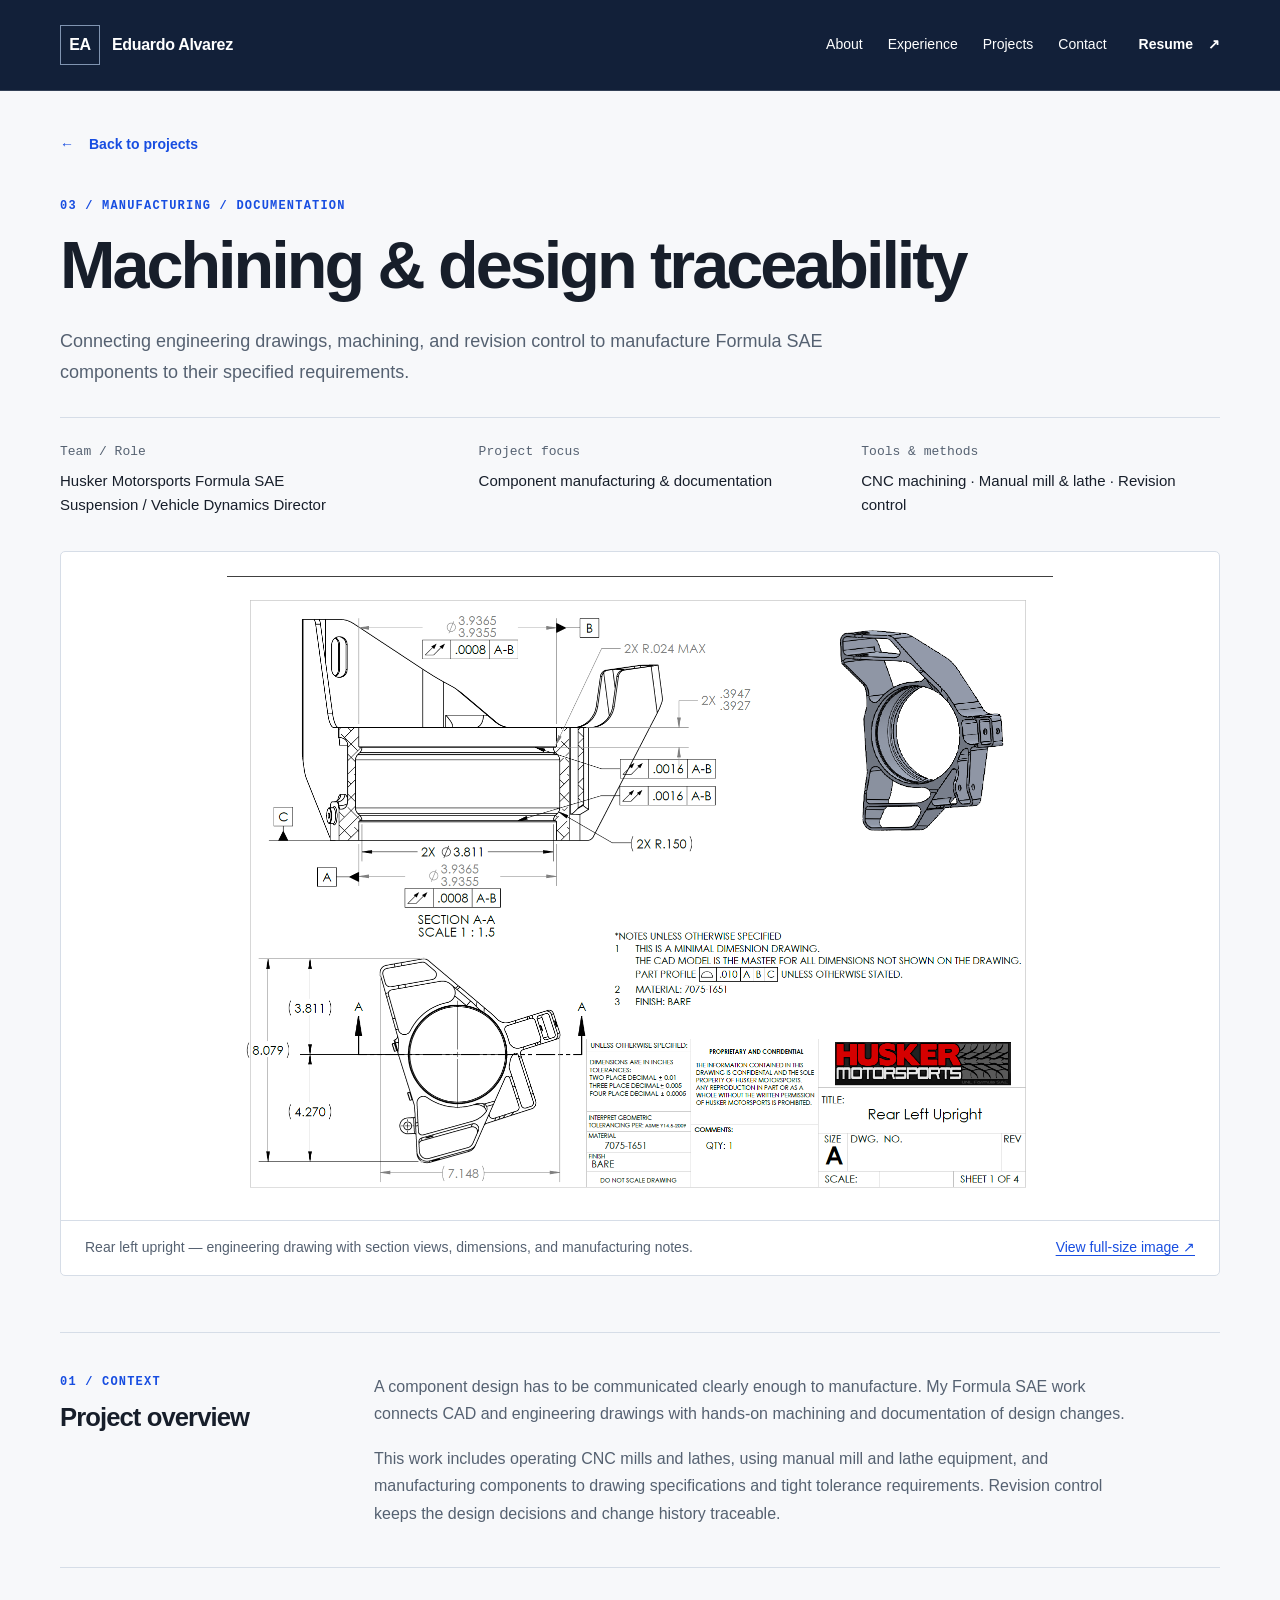
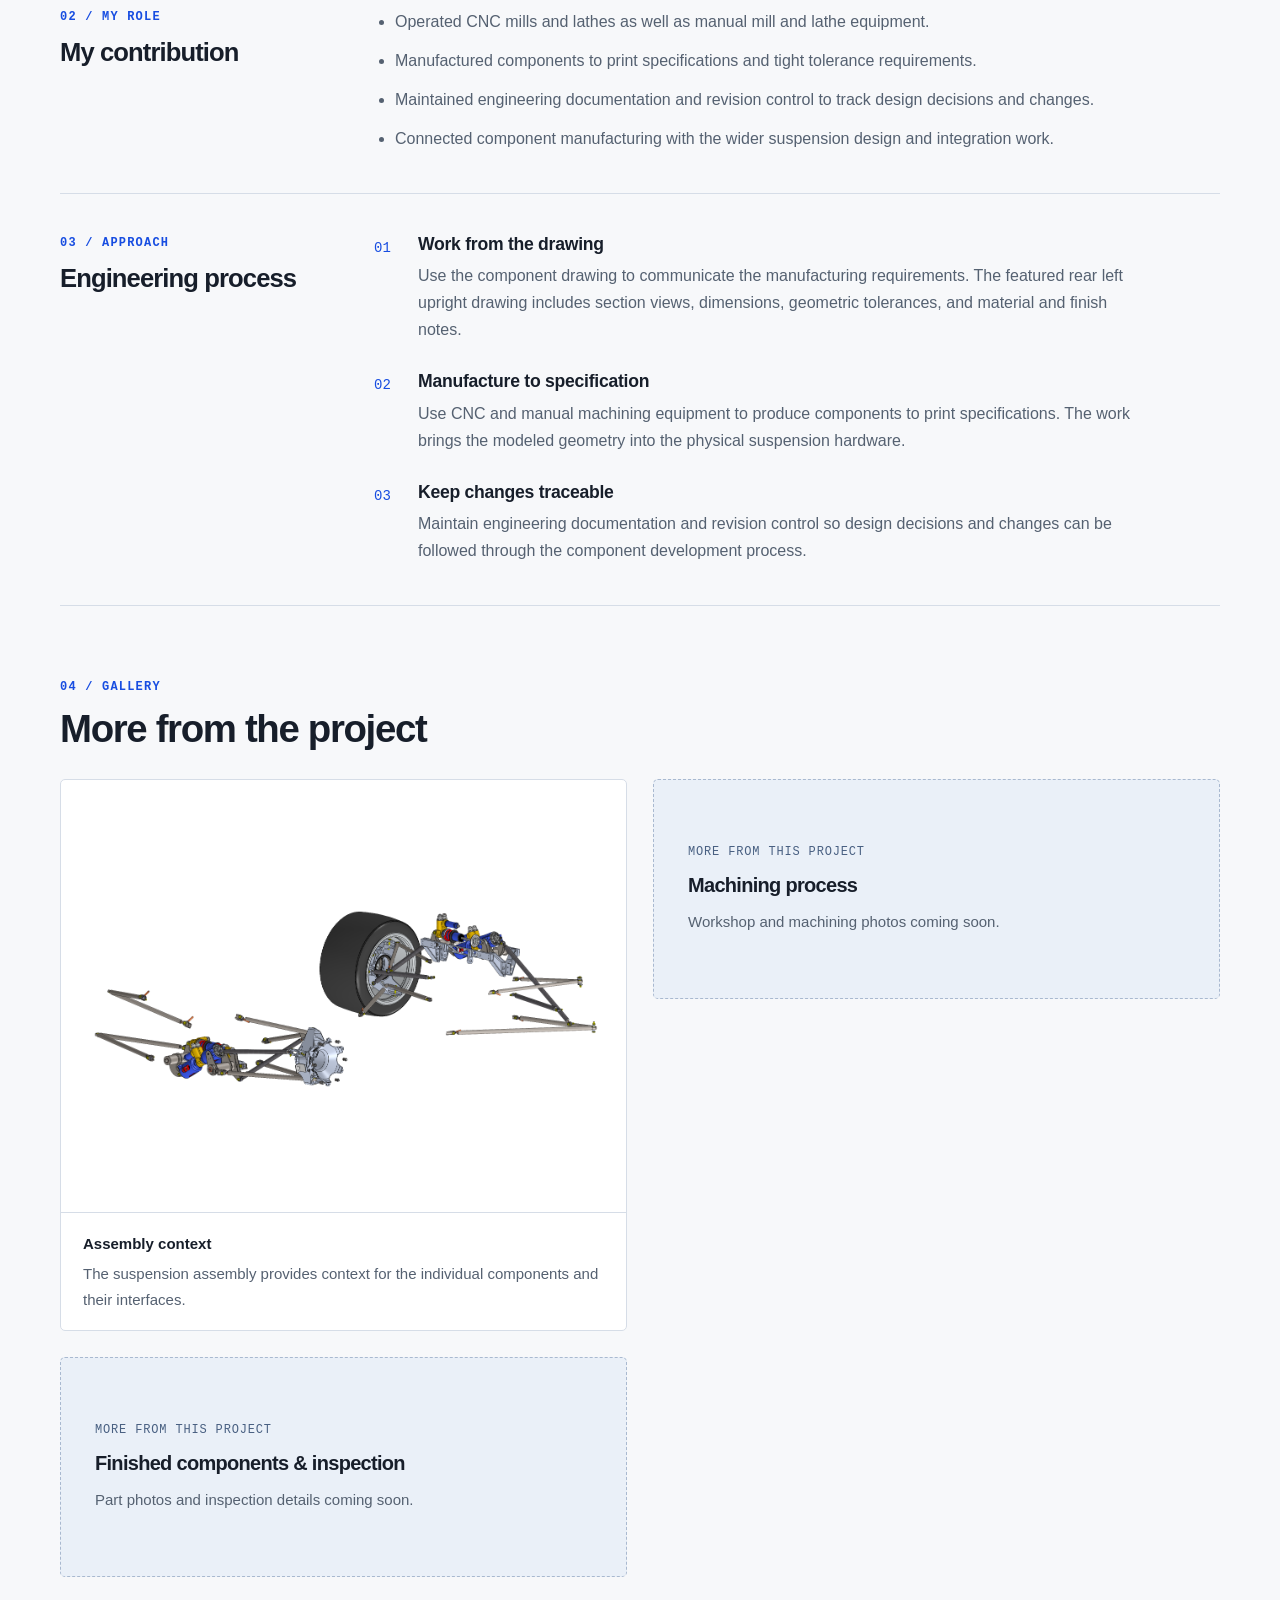
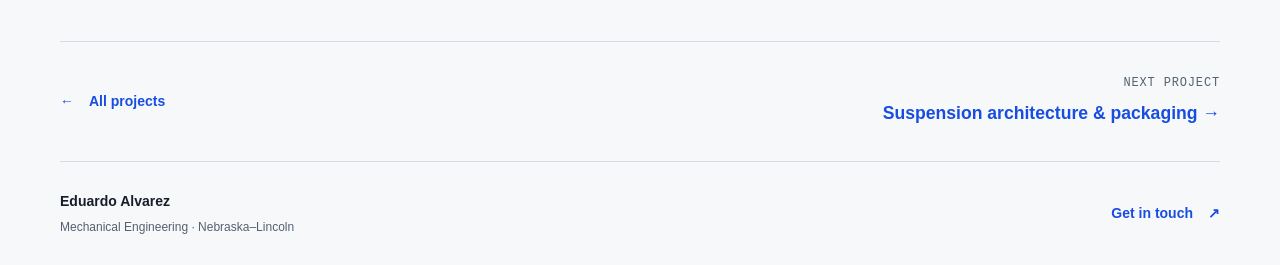
==== projects/manufacturing.html @ b7291ff4 "Add project detail pages, styles, and editing guide Introduce full project detail pages and supporti" ====
<!doctype html>
<html lang="en">
<head>
  <meta charset="utf-8">
  <meta name="viewport" content="width=device-width, initial-scale=1">
  <title>Machining &amp; design traceability | Eduardo Alvarez</title>
  <meta name="description" content="Connecting engineering drawings, machining, and revision control to manufacture Formula SAE components to their specified requirements.">
  <meta name="theme-color" content="#122039">
  <meta property="og:title" content="Machining &amp; design traceability | Eduardo Alvarez">
  <meta property="og:description" content="Connecting engineering drawings, machining, and revision control to manufacture Formula SAE components to their specified requirements.">
  <meta property="og:type" content="website">
  <link rel="icon" type="image/svg+xml" href="data:image/svg+xml,%3Csvg xmlns='http://www.w3.org/2000/svg' viewBox='0 0 40 40'%3E%3Crect width='40' height='40' rx='5' fill='%23174de1'/%3E%3Cpath d='M10 11h20v4H14v3h13v4H14v3h16v4H10z' fill='white'/%3E%3C/svg%3E">
  <link rel="stylesheet" href="../assets/styles.css">
  <link rel="stylesheet" href="../assets/project-pages.css">
</head>
<body class="project-page" id="top">
  <a class="skip-link" href="#main">Skip to content</a>
  <header class="site-header">
    <div class="container header-inner">
      <a class="brand" href="../index.html#top" aria-label="Eduardo Alvarez, portfolio home"><span class="monogram" aria-hidden="true">EA</span><span>Eduardo Alvarez</span></a>
      <nav aria-label="Main navigation"><a href="../index.html#about">About</a><a href="../index.html#experience">Experience</a><a href="../index.html#projects">Projects</a><a href="../index.html#contact">Contact</a></nav>
      <a class="header-resume" href="../assets/Eduardo-Alvarez-Resume.pdf" target="_blank" rel="noopener">Resume <span aria-hidden="true">↗</span><span class="sr-only"> (PDF, opens in a new tab)</span></a>
    </div>
  </header>

  <main id="main">
    <!-- EDIT THE TITLE, INTRODUCTION, AND PROJECT FACTS HERE. -->
    <section class="case-intro container" aria-labelledby="project-title">
      <a class="text-link case-back" href="../index.html#projects"><span aria-hidden="true">←</span> Back to projects</a>
      <p class="eyebrow">03 / Manufacturing / Documentation</p>
      <h1 id="project-title">Machining &amp; design traceability</h1>
      <p class="case-lead">Connecting engineering drawings, machining, and revision control to manufacture Formula SAE components to their specified requirements.</p>
      <dl class="case-facts">
        <div><dt>Team / Role</dt><dd>Husker Motorsports Formula SAE<br>Suspension / Vehicle Dynamics Director</dd></div>
        <div><dt>Project focus</dt><dd>Component manufacturing &amp; documentation</dd></div>
        <div><dt>Tools &amp; methods</dt><dd>CNC machining · Manual mill &amp; lathe · Revision control</dd></div>
      </dl>
    </section>

    <!-- MAIN PROJECT IMAGE: keep the filename capitalization exactly as saved. -->
    <figure class="case-figure container">
      <a class="case-image-link" href="../assets/images/Hub Drawing.png" target="_blank" rel="noopener" aria-label="Open main project image in a new tab">
        <img src="../assets/images/Hub Drawing.png" alt="Engineering drawing titled Rear Left Upright, with dimensions, section views, an isometric view, and manufacturing notes" width="1648" height="1238" fetchpriority="high">
      </a>
      <figcaption><span>Rear left upright — engineering drawing with section views, dimensions, and manufacturing notes.</span><a href="../assets/images/Hub Drawing.png" target="_blank" rel="noopener">View full-size image <span class="sr-only">(opens in a new tab)</span><span aria-hidden="true">↗</span></a></figcaption>
    </figure>

    <div class="case-sections container">
      <!-- OVERVIEW: add more paragraphs inside the case-prose div. -->
      <section class="case-section" aria-labelledby="overview-title">
        <div><p class="eyebrow">01 / Context</p><h2 id="overview-title">Project overview</h2></div>
        <div class="case-prose">
            <p>A component design has to be communicated clearly enough to manufacture. My Formula SAE work connects CAD and engineering drawings with hands-on machining and documentation of design changes.</p>
            <p>This work includes operating CNC mills and lathes, using manual mill and lathe equipment, and manufacturing components to drawing specifications and tight tolerance requirements. Revision control keeps the design decisions and change history traceable.</p>
        </div>
      </section>

      <!-- YOUR CONTRIBUTION: add or edit list items below. -->
      <section class="case-section" aria-labelledby="contribution-title">
        <div><p class="eyebrow">02 / My role</p><h2 id="contribution-title">My contribution</h2></div>
        <div class="case-prose">
          <ul>
              <li>Operated CNC mills and lathes as well as manual mill and lathe equipment.</li>
              <li>Manufactured components to print specifications and tight tolerance requirements.</li>
              <li>Maintained engineering documentation and revision control to track design decisions and changes.</li>
              <li>Connected component manufacturing with the wider suspension design and integration work.</li>
          </ul>
        </div>
      </section>

      <!-- ENGINEERING PROCESS: expand these descriptions with your own project details. -->
      <section class="case-section" aria-labelledby="process-title">
        <div><p class="eyebrow">03 / Approach</p><h2 id="process-title">Engineering process</h2></div>
        <div class="case-prose">
          <ol class="case-steps">
              <li><h3>Work from the drawing</h3><p>Use the component drawing to communicate the manufacturing requirements. The featured rear left upright drawing includes section views, dimensions, geometric tolerances, and material and finish notes.</p></li>
              <li><h3>Manufacture to specification</h3><p>Use CNC and manual machining equipment to produce components to print specifications. The work brings the modeled geometry into the physical suspension hardware.</p></li>
              <li><h3>Keep changes traceable</h3><p>Maintain engineering documentation and revision control so design decisions and changes can be followed through the component development process.</p></li>
          </ol>
        </div>
      </section>

      <!-- OPTIONAL RESULTS SECTION: Add the specific component you machined, your setup and tooling, material, machining sequence, inspection method, measured dimensions, and lessons learned. Distinguish your own work from other team members’ contributions.
           Copy a case-section above to add a Results or Lessons learned section here.
           Give its heading and aria-labelledby matching, unique IDs. -->
    </div>

    <section class="case-gallery-section container" aria-labelledby="gallery-title">
      <p class="eyebrow">04 / Gallery</p>
      <h2 id="gallery-title">More from the project</h2>
      <!-- GALLERY: duplicate a figure to add a photo. Replace placeholders when images are ready. -->
      <div class="case-gallery">
          <figure class="gallery-item">
            <a href="../assets/images/Suspension Master Assembly.PNG" target="_blank" rel="noopener" aria-label="Open assembly context image in a new tab">
              <img src="../assets/images/Suspension Master Assembly.PNG" alt="CAD assembly showing how suspension components fit into the full system" loading="lazy">
            </a>
            <figcaption><strong>Assembly context</strong>The suspension assembly provides context for the individual components and their interfaces.</figcaption>
          </figure>
          <!-- PHOTO PLACEHOLDER: replace this whole div with a figure. See EDITING-PROJECTS.md. -->
          <div class="gallery-item gallery-placeholder">
            <p class="meta-label">More from this project</p>
            <h3>Machining process</h3>
            <p>Workshop and machining photos coming soon.</p>
          </div>
          <!-- PHOTO PLACEHOLDER: replace this whole div with a figure. See EDITING-PROJECTS.md. -->
          <div class="gallery-item gallery-placeholder">
            <p class="meta-label">More from this project</p>
            <h3>Finished components &amp; inspection</h3>
            <p>Part photos and inspection details coming soon.</p>
          </div>
      </div>
    </section>

    <nav class="case-next container" aria-label="Project navigation">
      <a class="text-link" href="../index.html#projects"><span aria-hidden="true">←</span> All projects</a>
      <a href="suspension.html"><span class="meta-label">Next project</span><strong>Suspension architecture &amp; packaging <span aria-hidden="true">→</span></strong></a>
    </nav>
  </main>

  <footer class="container site-footer">
    <p><strong>Eduardo Alvarez</strong><span>Mechanical Engineering · Nebraska–Lincoln</span></p>
    <a class="text-link" href="../index.html#contact">Get in touch <span aria-hidden="true">↗</span></a>
  </footer>
</body>
</html>
---- assets/styles.css ----
/* Eduardo Alvarez — original static portfolio. No build tools required. */
:root {
  --paper: #f7f8fa;
  --white: #fff;
  --ink: #171e2a;
  --muted: #556171;
  --blue: #174de1;
  --line: #d6dde7;
  --navy: #122039;
  --mono: 'Courier New', monospace;
  --radius: 5px;
}
* { box-sizing: border-box; }
html { scroll-behavior: smooth; scroll-padding-top: 30px; }
body { margin: 0; background: var(--paper); color: var(--ink); font: 1rem/1.7 Arial, Helvetica, sans-serif; -webkit-font-smoothing: antialiased; }
a { color: inherit; text-decoration: none; }
a, summary { -webkit-tap-highlight-color: transparent; }
a:focus-visible, summary:focus-visible { outline: 3px solid var(--blue); outline-offset: 5px; }
img { display: block; max-width: 100%; width: 100%; height: auto; }
h1, h2, h3, p, figure { margin: 0; }
h1, h2, h3 { line-height: 1.15; letter-spacing: -.035em; }
h2 { font-size: clamp(2rem, 3.4vw, 3rem); font-weight: 600; }
h3 { font-size: 1.5rem; font-weight: 600; }
.container { width: min(1160px, calc(100% - 80px)); margin-inline: auto; }
.sr-only { position: absolute; width: 1px; height: 1px; overflow: hidden; clip-path: inset(50%); white-space: nowrap; }
.skip-link { position: fixed; top: 10px; left: 10px; z-index: 10; padding: 12px 18px; background: white; transform: translateY(-150%); }
.skip-link:focus { transform: translateY(0); }
.eyebrow { font-family: var(--mono); font-size: .75rem; font-weight: 600; text-transform: uppercase; letter-spacing: .1em; line-height: 1.6; }
.meta-label { font: .75rem/1.6 var(--mono); text-transform: uppercase; letter-spacing: .07em; color: var(--muted); }
.text-link { display: inline-flex; align-items: center; gap: 15px; min-height: 44px; font-size: .875rem; font-weight: 600; color: var(--blue); }
.text-link:hover { text-decoration: underline; text-underline-offset: 5px; }
.button { display: inline-flex; align-items: center; justify-content: center; gap: 24px; padding: 13px 21px; font-size: .875rem; font-weight: 600; border: 1px solid transparent; border-radius: var(--radius); min-height: 48px; }
.button-primary { color: white; background: var(--blue); }
.button-primary:hover { background: #103bb9; }
.button-outline { color: white; border-color: #7385a0; background: #ffffff05; }
.button-outline:hover { background: #ffffff16; }

/* Navigation and full-width image-ready introduction. */
.site-header { position: absolute; inset: 0 0 auto; z-index: 2; color: white; border-bottom: 1px solid #ffffff24; }
.header-inner { display: flex; align-items: center; gap: 32px; flex-wrap: wrap; min-height: 90px; }
.brand { display: flex; align-items: center; gap: 12px; font-size: 1rem; font-weight: 600; letter-spacing: -.02em; }
.monogram { display: grid; place-items: center; width: 40px; height: 40px; border: 1px solid #8094b1; font-size: 1rem; }
.header-inner nav { display: flex; gap: 25px; margin-left: auto; font-size: .875rem; }
.header-inner nav a, .header-resume { display: inline-flex; align-items: center; min-height: 44px; }
.header-resume { font-size: .875rem; font-weight: 600; gap: 15px; }
.header-inner nav a:hover, .header-resume:hover { color: #a5c2ff; }
.hero { position: relative; isolation: isolate; display: flex; flex-direction: column; justify-content: center; min-height: 660px; padding: 155px 0 38px; background: #111e33; color: white; }
.hero::after { content: ''; position: absolute; inset: 0; z-index: -1; background: linear-gradient(90deg, #0b142a70, #12203930), linear-gradient(0deg, #0c172fbd, transparent 70%); }
.hero-backdrop { position: absolute; inset: 0; z-index: -2; width: 100%; height: 100%; object-fit: cover; }
.hero-inner { text-align: center; }
.hero-inner > .eyebrow { color: #d4e0f4; font-size: .875rem; letter-spacing: .16em; }
.hero h1 { font-size: clamp(3.4rem, 7.2vw, 6.8rem); line-height: 1.06; letter-spacing: -.055em; margin: 27px 0 21px; font-weight: 600; }
.hero h1 span { color: #9ebbff; }
.hero-statement { font-size: clamp(1.35rem, 2.4vw, 1.9rem); letter-spacing: .01em; line-height: 1.4; }
.hero-description { margin: 18px auto 0; max-width: 680px; color: #c7d3e6; line-height: 1.7; }
.hero-actions { display: flex; justify-content: center; flex-wrap: wrap; gap: 14px; margin-top: 29px; }
.hero-bottom { display: flex; justify-content: space-between; gap: 20px; flex-wrap: wrap; margin-top: 72px; font: .75rem/1.7 var(--mono); color: #b4c5df; }
.hero-divider { padding: 0 10px; color: #6f8abb; }
.hero a:focus-visible, .site-header a:focus-visible { outline-color: #c0d1ff; }

/* Centered summary and two-column background. */
.section { padding-block: 80px; }
.section-heading.centered { text-align: center; margin-bottom: 42px; }
.section-heading .eyebrow { color: var(--blue); margin-bottom: 13px; }
.section-heading > p:not(.eyebrow) { color: var(--muted); margin: 18px auto 0; max-width: 680px; }
.about .section-heading { margin-bottom: 26px; }
.about-intro { max-width: 820px; margin: auto; text-align: center; color: var(--muted); font-size: 1.125rem; line-height: 1.8; }
.about-columns { display: grid; grid-template-columns: 1fr 1fr; gap: 64px; max-width: 980px; margin: 45px auto 0; }
.about-columns > div { border-top: 1px solid var(--line); padding-top: 22px; }
.about-number { font: .75rem/1.5 var(--mono); color: var(--blue); }
.about-columns h3 { font-size: 1.45rem; margin: 10px 0 13px; }
.about-columns p { color: var(--muted); }
.about-education { display: flex; align-items: center; justify-content: space-between; gap: 25px; max-width: 980px; margin: 44px auto 0; padding: 21px 0; border-block: 1px solid var(--line); }
.about-education p { font-size: .875rem; }
.about-education p span { display: block; color: var(--muted); }
.graduation { font-size: .875rem; color: var(--blue); }
.about-skills-link { text-align: center; margin-top: 19px; }

/* Alternating experience timeline. Dates remain before each role in reading order. */
.experience-section { background: #edf1f6; }
.timeline { position: relative; padding: 9px 0; }
.timeline::before { content: ''; position: absolute; left: 50%; width: 2px; top: 0; bottom: 0; background: #c8d3e2; transform: translateX(-50%); }
.timeline-item { position: relative; display: grid; grid-template-columns: minmax(0, 1fr) 64px minmax(0, 1fr); align-items: start; margin-bottom: 32px; }
.timeline-item:last-child { margin-bottom: 0; }
.timeline-item::after { content: ''; position: absolute; top: 34px; left: 50%; transform: translateX(-50%); width: 12px; height: 12px; border: 5px solid #edf1f6; box-sizing: content-box; border-radius: 50%; background: var(--blue); }
.experience-meta { grid-column: 1; grid-row: 1; text-align: right; padding-top: 30px; }
.experience-meta p { font: .875rem/1.6 var(--mono); font-weight: 600; color: var(--blue); }
.experience-meta span { display: block; margin-top: 5px; font-size: .875rem; color: var(--muted); }
.experience-body { grid-column: 3; grid-row: 1; padding: 28px 30px; background: white; border: 1px solid #d9e0ea; border-radius: var(--radius); box-shadow: 0 4px 14px #182f4d05; }
.timeline-item:nth-child(even) .experience-meta { grid-column: 3; text-align: left; }
.timeline-item:nth-child(even) .experience-body { grid-column: 1; }
.organization-row { display: flex; align-items: center; gap: 13px; margin-bottom: 22px; }
.organization-mark { display: grid; place-items: center; flex-shrink: 0; width: 43px; height: 43px; color: var(--blue); background: #edf2fd; font: .875rem/1 var(--mono); font-weight: 600; border: 1px solid #d7e2fd; border-radius: 3px; }
.organization { font-size: .875rem; color: var(--muted); line-height: 1.45; }
.experience-body h3 { font-size: 1.45rem; line-height: 1.25; }
.experience-body > p { color: var(--muted); margin-top: 15px; }
.experience-body .text-link { margin-top: 15px; }

/* Image-led project gallery: one featured system, then two supporting projects. */
.project-grid { display: grid; grid-template-columns: repeat(2, minmax(0, 1fr)); gap: 30px; align-items: start; }
.project { min-width: 0; border: 1px solid var(--line); background: white; border-radius: var(--radius); overflow: hidden; scroll-margin-top: 25px; }
.project-featured { grid-column: 1 / -1; display: grid; grid-template-columns: 1.15fr 1fr; }
.project-media { background: #e9eef6; min-width: 0; display: flex; flex-direction: column; }
.project-media img { aspect-ratio: 4/3; object-fit: cover; }
.project-featured .project-media img { flex: 1; min-height: 340px; height: 100%; }
.project-media figcaption { display: flex; justify-content: space-between; flex-wrap: wrap; gap: 5px 15px; padding: 12px 18px; font: .75rem/1.6 var(--mono); color: #4d607c; background: #e4ebf5; }
.project-copy { padding: 28px 30px 10px; }
.project-featured .project-copy { align-self: center; padding: 32px 35px 12px; }
.project-copy > .eyebrow { color: var(--blue); margin-bottom: 14px; }
.project-copy h3 { font-size: 1.65rem; line-height: 1.2; }
.project-featured h3 { font-size: clamp(1.7rem, 2.7vw, 2.3rem); }
.project-copy > p:not(.eyebrow) { color: var(--muted); margin-top: 16px; }
.tags { list-style: none; display: flex; flex-wrap: wrap; gap: 7px; margin: 21px 0; padding: 0; }
.tags li { font-size: .875rem; line-height: 1.5; padding: 4px 9px; color: #415571; background: #f1f4f9; border-radius: 3px; }
details { border-top: 1px solid var(--line); margin-top: 24px; }
summary { display: flex; justify-content: space-between; align-items: center; gap: 20px; min-height: 56px; padding-block: 15px; font-size: .875rem; font-weight: 600; cursor: pointer; list-style: none; }
summary::-webkit-details-marker { display: none; }
summary > span { color: var(--blue); font-size: 1.375rem; line-height: 1; transition: transform .15s; }
details[open] summary > span { transform: rotate(45deg); }
.detail-content { color: var(--muted); padding-bottom: 19px; }
.detail-content ul { padding-left: 19px; margin: 0; }
.detail-content li + li { margin-top: 10px; }
.contain-image { object-fit: contain !important; }

/* Technical skills and contact. */
.skills { padding-top: 20px; }
.skills-grid { display: grid; grid-template-columns: repeat(3, minmax(0, 1fr)); gap: 35px; }
.skill-group { padding-top: 21px; border-top: 2px solid #263b5a; }
.skill-number { font: .75rem/1.5 var(--mono); color: var(--blue); }
.skill-group h3 { font-size: 1.35rem; margin: 14px 0 23px; }
.skill-group dl { margin: 0; }
.skill-group dl > div + div { margin-top: 18px; }
.skill-group dt { font-weight: 600; }
.skill-group dd { margin: 3px 0 0; color: var(--muted); font-size: .875rem; }
.skill-list { padding: 0; margin: 0; list-style: none; color: var(--muted); }
.skill-list li { margin-bottom: 14px; }
.contact { padding-block: 65px; background: var(--navy); color: white; }
.contact-inner { display: grid; grid-template-columns: 1.2fr 1fr; gap: 70px; }
.contact .eyebrow { color: #a7c1f0; margin-bottom: 21px; }
.contact h2 { font-size: clamp(2.6rem, 4.4vw, 3.7rem); }
.contact p:not(.eyebrow) { color: #c7d3e6; margin-top: 23px; }
.contact-links { align-self: center; min-width: 0; }
.contact-links > a { display: flex; justify-content: space-between; align-items: center; gap: 20px; padding: 17px 0; border-bottom: 1px solid #475b79; font-size: 1.1rem; overflow-wrap: anywhere; }
.contact-links > a:first-child { border-top: 1px solid #475b79; }
.contact-label { display: block; margin-bottom: 5px; color: #b1c7ec; font: .75rem/1.6 var(--mono); }
.contact-links small { margin-left: 10px; color: #b1c7ec; font: .75rem/1.6 var(--mono); }
.contact-links > a > span[aria-hidden] { flex-shrink: 0; }
.contact a:hover { color: #b9ceff; }
.contact a:focus-visible { outline-color: white; }
.site-footer { display: flex; justify-content: space-between; align-items: center; flex-wrap: wrap; gap: 20px; padding-block: 28px; font-size: .875rem; }
.site-footer strong { display: block; font-weight: 600; }
.site-footer p > span { display: block; margin-top: 3px; color: var(--muted); font-size: .75rem; }

/* Small screens use a single-column timeline and gallery. */
@media (max-width: 1000px) {
  .container { width: calc(100% - 56px); }
  .header-inner { gap: 22px; }
  .header-inner nav { gap: 18px; }
  .timeline-item { grid-template-columns: minmax(0, 1fr) 45px minmax(0, 1fr); }
  .experience-body { padding: 24px; }
  .project-copy, .project-featured .project-copy { padding: 25px 25px 10px; }
  .project-grid { gap: 24px; }
  .contact-inner { gap: 40px; }
}
@media (max-width: 760px) {
  .container { width: calc(100% - 40px); }
  .header-inner { min-height: 0; padding-block: 15px; gap: 10px; }
  .brand { font-size: .875rem; }
  .monogram { width: 34px; height: 34px; font-size: .875rem; }
  .header-resume { margin-left: auto; gap: 8px; }
  .header-inner nav { order: 3; flex-basis: 100%; margin: 0; justify-content: space-between; gap: 10px; }
  .hero { min-height: 690px; padding: 185px 0 28px; }
  .hero h1 { font-size: clamp(3.2rem, 12vw, 5rem); max-width: 600px; margin-inline: auto; }
  .hero-inner > .eyebrow { font-size: .75rem; letter-spacing: .1em; }
  .hero-description br { display: none; }
  .hero-actions { gap: 12px; }
  .hero .button { padding: 13px 15px; gap: 15px; }
  .hero-bottom { margin-top: 50px; justify-content: center; text-align: center; gap: 10px; }
  .hero-divider { padding: 0 4px; }
  .section { padding-block: 55px; }
  .section-heading.centered { margin-bottom: 30px; }
  .about-intro { font-size: 1rem; }
  .about-columns { grid-template-columns: 1fr; gap: 27px; margin-top: 30px; }
  .about-education { flex-direction: column; align-items: flex-start; gap: 10px; margin-top: 30px; }
  .timeline::before { left: 8px; }
  .timeline-item { display: block; margin-bottom: 30px; padding-left: 33px; }
  .timeline-item::after { left: 8px; top: 0; }
  .experience-meta, .timeline-item:nth-child(even) .experience-meta { text-align: left; padding-top: 0; margin-bottom: 15px; }
  .experience-meta span { margin-top: 1px; }
  .experience-body { padding: 23px; }
  .experience-body h3 { font-size: 1.3rem; }
  .organization-row { gap: 10px; }
  .organization-mark { width: 36px; height: 36px; }
  .project-grid, .project-featured { display: block; }
  .project + .project { margin-top: 27px; }
  .project-featured .project-media img { min-height: 0; height: auto; flex: initial; }
  .project-copy h3, .project-featured h3 { font-size: 1.6rem; }
  .project-media figcaption { padding-inline: 16px; }
  .project-copy, .project-featured .project-copy { padding: 25px 22px 10px; }
  .skills { padding-top: 5px; }
  .skills-grid { grid-template-columns: 1fr; gap: 30px; }
  .skill-group h3 { margin: 12px 0 18px; }
  .contact-inner { grid-template-columns: 1fr; gap: 30px; }
  .contact p br { display: none; }
  .contact-links > a { font-size: 1rem; }
  .site-footer { align-items: flex-start; gap: 15px; }
}
@media (max-width: 380px) {
  .experience-body { padding: 19px; }
  .organization-row { align-items: flex-start; }
  .organization-mark { display: none; }
  .hero-actions { flex-direction: column; align-items: center; }
  .hero-actions .button { min-width: 205px; }
}
@media (prefers-reduced-motion: reduce) {
  html { scroll-behavior: auto; }
  * { transition: none !important; }
}
@media print {
  body { background: white; font-size: 11pt; }
  .container { width: 100%; }
  .site-header, .hero-backdrop, .hero::after, .hero-actions, .hero-bottom, .project-media, .skip-link { display: none; }
  .hero { min-height: 0; padding: 0 0 20px; color: black; background: white; }
  .hero h1 { font-size: 38pt; }
  .hero h1 span, .hero-description, .hero-inner > .eyebrow { color: black; }
  .section { padding-block: 20px; }
  .timeline::before, .timeline-item::after { display: none; }
  .timeline-item, .project-grid, .project-featured, .contact-inner { display: block; }
  .timeline-item { break-inside: avoid; padding: 0; }
  .experience-meta { text-align: left; padding: 0 0 10px; }
  .project { break-inside: avoid; margin-bottom: 18px; }
  .contact { background: white; color: black; }
  .contact .eyebrow, .contact p:not(.eyebrow), .contact-label, .contact-links small { color: black; }
}


.husker-logo-frame {
  display: block;
  width: 48px;
  height: 48px;
  flex-shrink: 0;
  overflow: hidden;
  border: 1px solid var(--line);
  border-radius: 5px;
  background: white;
}

.husker-logo-frame img {
  width: 100%;
  height: 100%;
  object-fit: contain;
  transform: scale(1.5);
}

.organization-row > img.organization-logo {
  width: 48px;
  height: 48px;
  max-width: 48px;
  flex: 0 0 48px;
  object-fit: contain;
  transform: none;
  padding: 5px;
  background: white;
  border: 1px solid var(--line);
  border-radius: 5px;
}
.hero-backdrop {
  object-fit: cover;
  object-position: center 100%;
}
#tire-analysis .project-media img {
  object-fit: contain;
  object-position: center;
  padding: 16px;
  background: white;
}
#suspension .project-media img {
  object-fit: contain;
  object-position: center;
  padding: 16px;
  transform: none;
}
---- assets/project-pages.css ----
/* Project links on the homepage. Keep one link per card; its click area covers the card. */
.project { position: relative; }
.project-open { display: flex; align-items: center; justify-content: space-between; gap: 16px; margin-top: 24px; padding-block: 17px; border-top: 1px solid var(--line); color: var(--blue); font-size: .875rem; font-weight: 600; }
.project-open::after { content: ''; position: absolute; inset: 0; z-index: 1; }
.project:hover { border-color: #9fb5de; }
.project:hover h3 { color: var(--blue); }
.project:focus-within { outline: 3px solid var(--blue); outline-offset: 5px; }
.project-open:focus-visible { outline: none; }
#manufacturing .project-media img { object-fit: contain; background: white; padding: 16px; }

/* Detail pages share the portfolio's navigation, colors, and type. */
.project-page .site-header { position: static; background: var(--navy); }
.project-page .eyebrow { color: var(--blue); }
.case-intro { padding-block: 32px 34px; }
.case-back { margin-bottom: 30px; }
.case-intro h1 { max-width: 1000px; font-size: clamp(2.35rem, 5.2vw, 4.5rem); line-height: 1.08; margin-top: 14px; letter-spacing: -.045em; }
.case-lead { max-width: 790px; font-size: 1.125rem; color: var(--muted); margin-top: 24px; }
.case-facts { display: grid; grid-template-columns: 1.1fr 1fr 1fr; gap: 24px; padding-top: 24px; margin: 30px 0 0; border-top: 1px solid var(--line); }
.case-facts dt { color: var(--muted); font: .8125rem/1.6 var(--mono); margin-bottom: 6px; }
.case-facts dd { margin: 0; font-size: .9375rem; line-height: 1.6; }
.case-figure { background: white; border: 1px solid var(--line); border-radius: var(--radius); overflow: hidden; }
.case-image-link { display: block; padding: 24px; }
.case-image-link:focus-visible { outline-offset: -5px; }
.case-figure img { width: 100%; height: auto; max-height: 620px; object-fit: contain; }
.case-figure figcaption { display: flex; justify-content: space-between; flex-wrap: wrap; gap: 8px 24px; padding: 15px 24px; border-top: 1px solid var(--line); color: var(--muted); font-size: .875rem; }
.case-figure figcaption a { color: var(--blue); text-decoration: underline; text-underline-offset: 3px; }
.case-sections { margin-block: 56px 72px; }
.case-section { display: grid; grid-template-columns: 250px minmax(0, 1fr); gap: 64px; padding-block: 40px; border-bottom: 1px solid var(--line); }
.case-section:first-child { border-top: 1px solid var(--line); }
.case-section h2 { font-size: 1.6rem; line-height: 1.2; margin-top: 10px; }
.case-prose { max-width: 760px; color: var(--muted); }
.case-prose p + p, .case-prose p + ul { margin-top: 18px; }
.case-prose ul { margin: 0; padding-left: 21px; }
.case-prose li + li { margin-top: 12px; }
.case-prose strong { color: var(--ink); }
.case-steps { list-style: none; padding: 0; margin: 0; counter-reset: step; }
.case-steps li { counter-increment: step; position: relative; padding-left: 44px; }
.case-steps li + li { margin-top: 28px; }
.case-steps li::before { content: '0' counter(step); position: absolute; left: 0; top: 3px; color: var(--blue); font: .875rem/1.6 var(--mono); }
.case-steps h3 { font-size: 1.1rem; letter-spacing: -.015em; margin-bottom: 8px; color: var(--ink); }
.case-gallery-section { padding-bottom: 64px; }
.case-gallery-section h2 { font-size: clamp(1.8rem, 3vw, 2.5rem); margin: 10px 0 28px; }
.case-gallery { display: grid; grid-template-columns: repeat(2, minmax(0, 1fr)); gap: 26px; align-items: start; }
.gallery-item { min-width: 0; background: white; border: 1px solid var(--line); border-radius: var(--radius); overflow: hidden; }
.gallery-item > a { display: block; padding: 16px; }
.gallery-item > a:focus-visible { outline-offset: -5px; }
.gallery-item img { width: 100%; height: auto; aspect-ratio: 4 / 3; object-fit: contain; }
.gallery-item figcaption { padding: 18px 22px; border-top: 1px solid var(--line); font-size: .9375rem; color: var(--muted); }
.gallery-item figcaption strong { display: block; color: var(--ink); margin-bottom: 5px; }
.gallery-placeholder { padding: 34px; min-height: 220px; display: flex; flex-direction: column; justify-content: center; background: #eaf0f8; border: 1px dashed #a9b9d0; }
.gallery-placeholder .meta-label { margin-bottom: 12px; color: #496082; }
.gallery-placeholder h3 { font-size: 1.25rem; }
.gallery-placeholder p:last-child { margin-top: 12px; color: var(--muted); font-size: .9375rem; }
.case-next { display: flex; align-items: center; justify-content: space-between; flex-wrap: wrap; gap: 24px; padding-block: 32px; border-block: 1px solid var(--line); }
.case-next > a:last-child { max-width: 520px; text-align: right; }
.case-next .meta-label { display: block; margin-bottom: 6px; }
.case-next strong { color: var(--blue); font-size: 1.1rem; }
.case-next a:hover strong { text-decoration: underline; text-underline-offset: 4px; }
@media (max-width: 1000px) {
  .case-section { grid-template-columns: 200px minmax(0, 1fr); gap: 36px; }
}
@media (max-width: 760px) {
  .case-intro { padding-block: 20px 28px; }
  .case-back { margin-bottom: 22px; }
  .case-lead { font-size: 1rem; }
  .case-facts { grid-template-columns: 1fr; gap: 16px; }
  .case-image-link { padding: 12px; }
  .case-figure figcaption { padding: 14px 16px; }
  .case-sections { margin-block: 32px 44px; }
  .case-section { grid-template-columns: 1fr; gap: 22px; padding-block: 30px; }
  .case-gallery { grid-template-columns: 1fr; gap: 22px; }
  .case-gallery-section { padding-bottom: 40px; }
  .gallery-placeholder { padding: 25px; min-height: 200px; }
  .case-next { align-items: flex-start; flex-direction: column; }
  .case-next > a:last-child { text-align: left; }
}
@media print {
  .project-open, .case-back, .case-next { display: none; }
  .case-intro h1 { font-size: 32pt; }
  .case-section { display: block; break-inside: avoid; }
  .case-section > div:first-child { margin-bottom: 18px; }
  .case-gallery { display: block; }
  .gallery-item { break-inside: avoid; margin-bottom: 20px; }
}
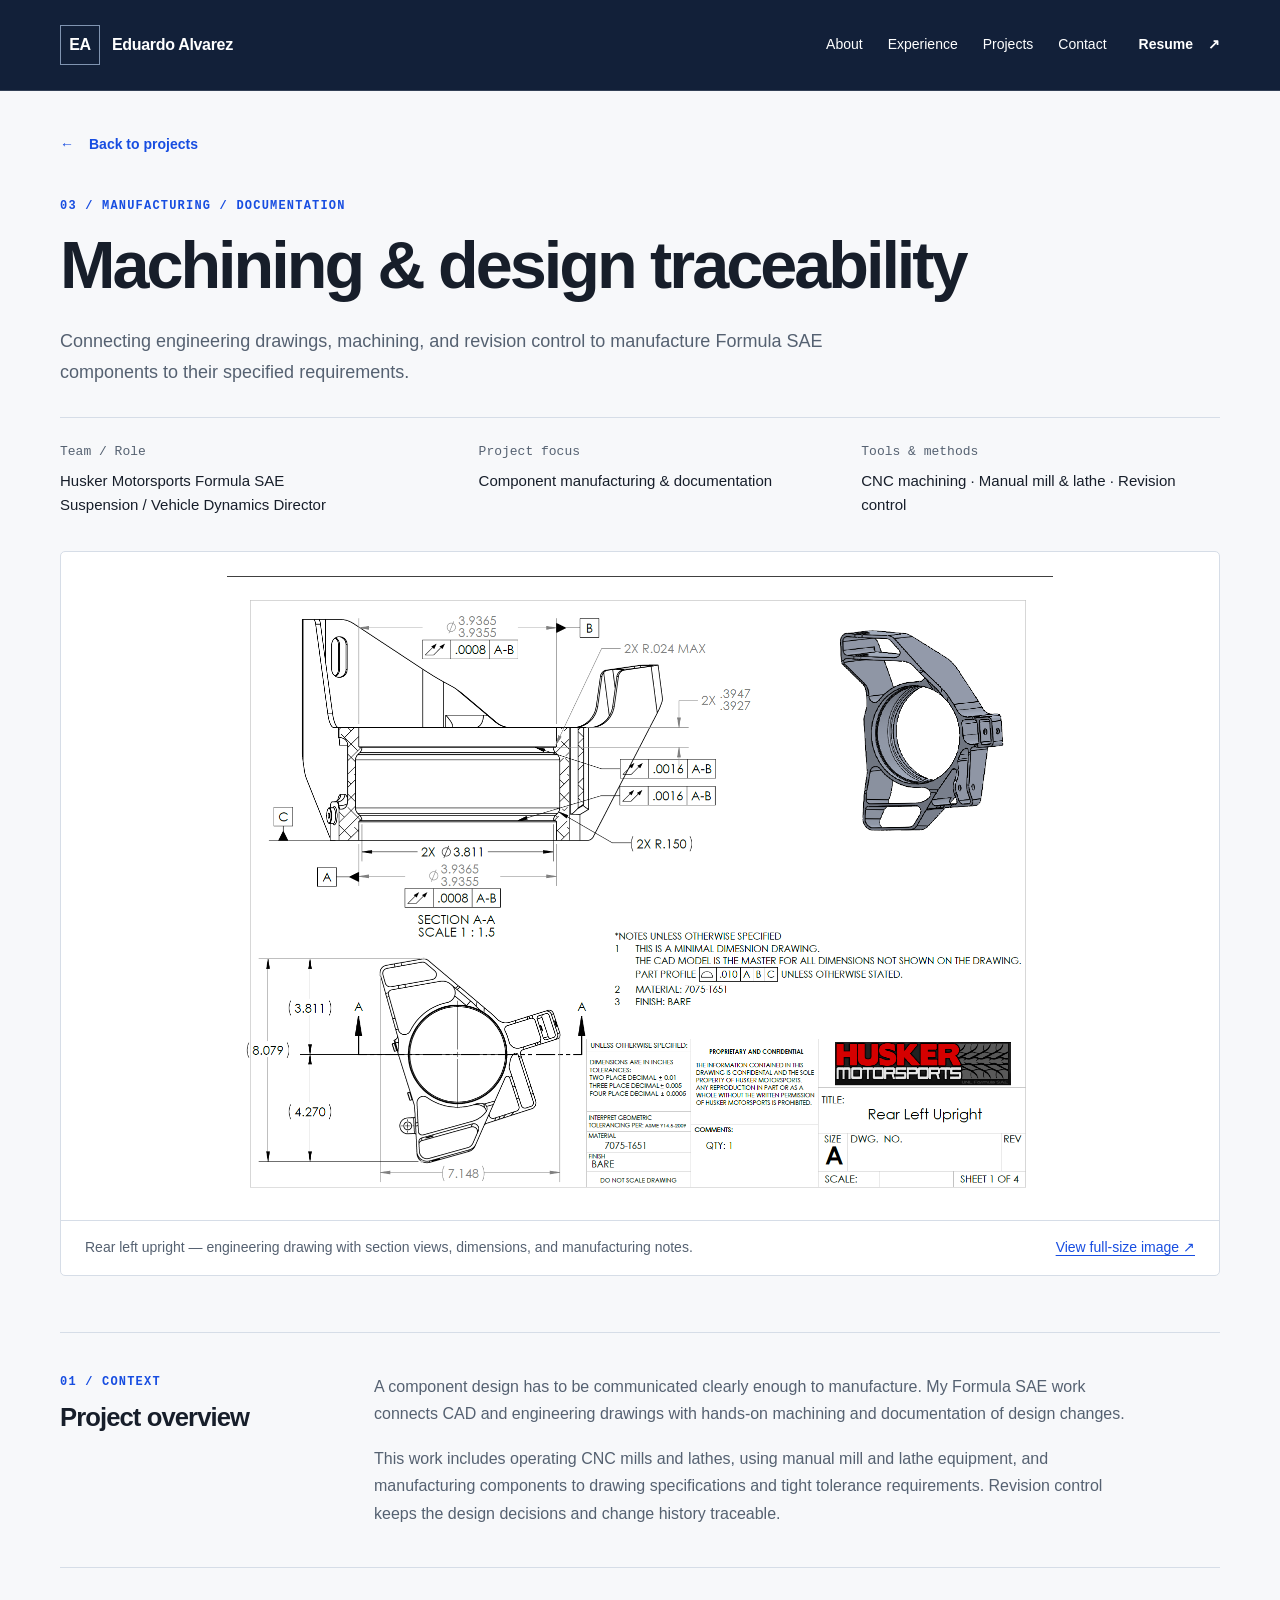
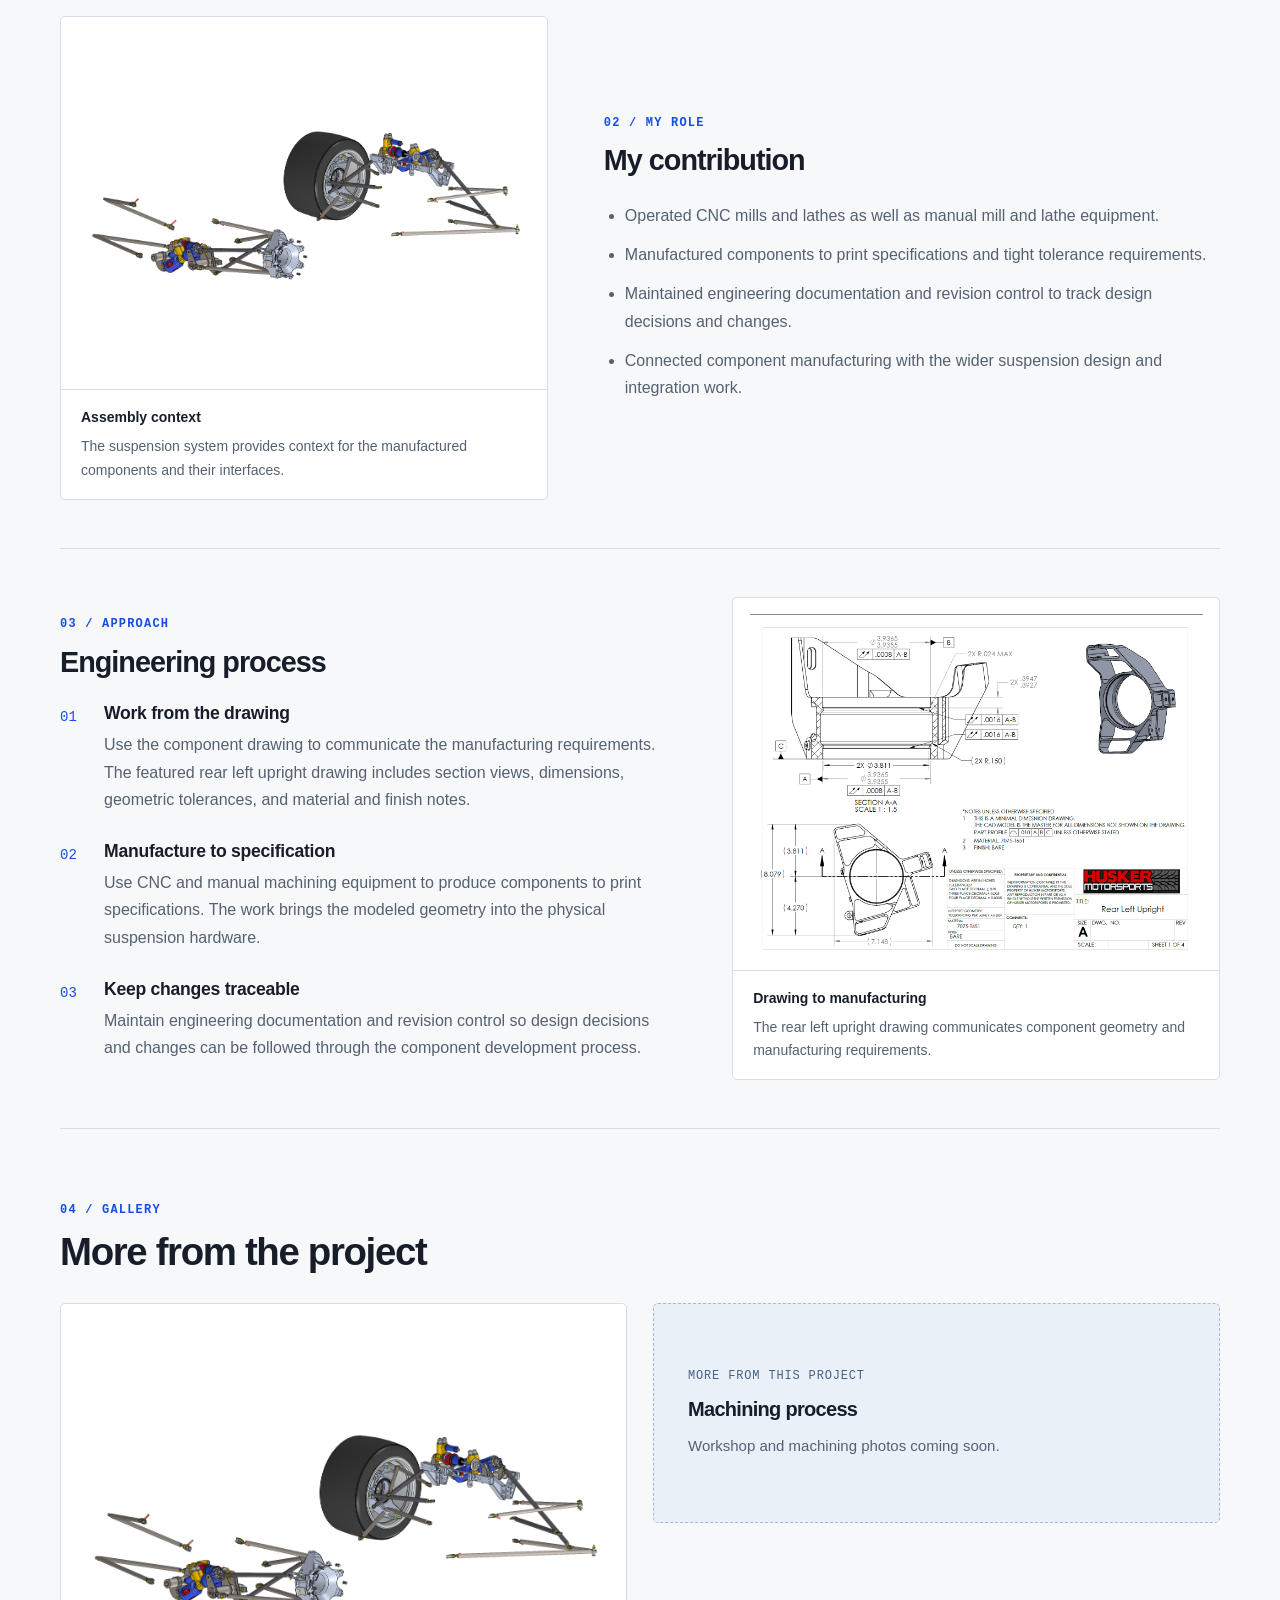
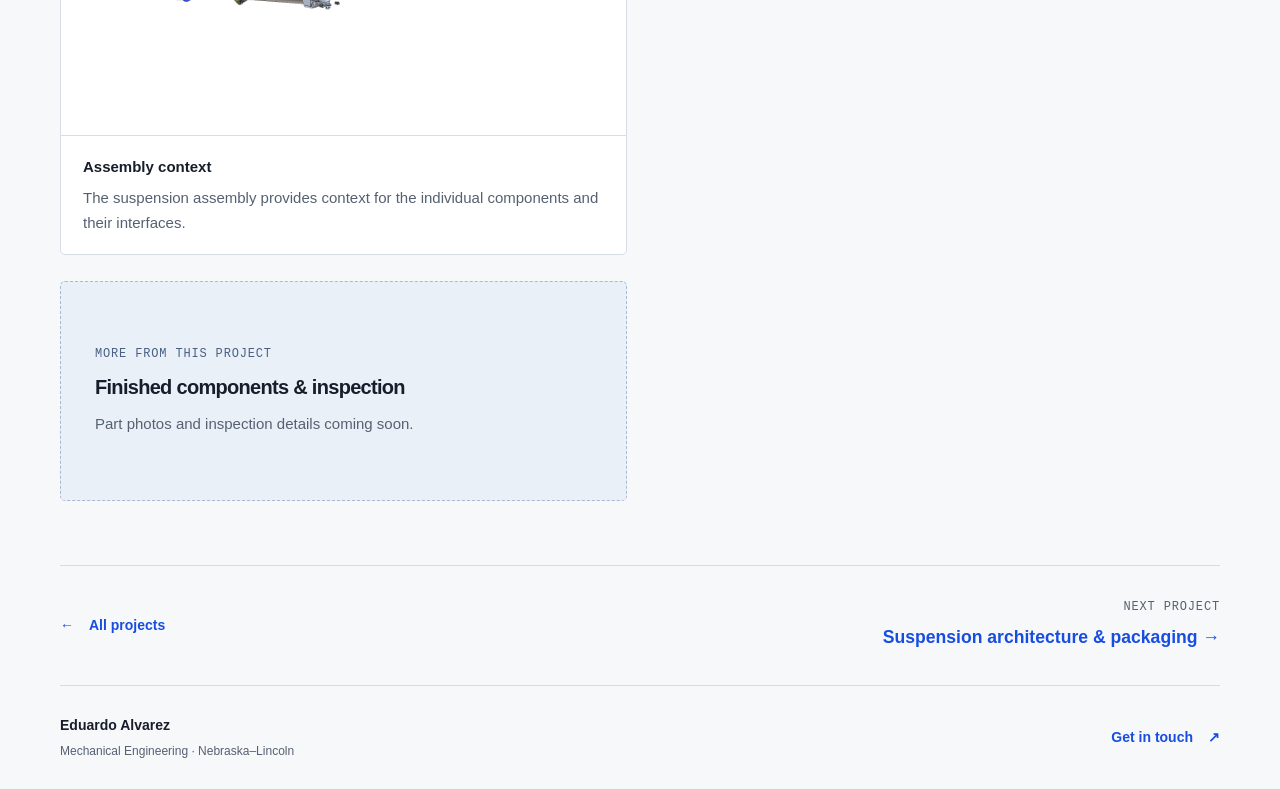
==== commit dd9c4d2f: "Add alternating project story rows Updated the project pages to use alternating image/text rows with" ====
--- a/projects/manufacturing.html
+++ b/projects/manufacturing.html
@@ -55,8 +55,20 @@
         </div>
       </section>
 
+      <!-- ALTERNATING ROWS: images switch sides automatically. Copy a whole case-story-row to add another. -->
+      <div class="case-stories">
       <!-- YOUR CONTRIBUTION: add or edit list items below. -->
-      <section class="case-section" aria-labelledby="contribution-title">
+      <section class="case-story-row" aria-labelledby="contribution-title">
+        <!-- CONTRIBUTION IMAGE: change the filename in both href and src to use a different image. -->
+        <figure class="case-story-media">
+          <a href="../assets/images/Suspension Master Assembly.PNG" target="_blank" rel="noopener"
+             aria-label="Open assembly context image in a new tab">
+            <img src="../assets/images/Suspension Master Assembly.PNG"
+                 alt="CAD view of the suspension system and its component interfaces" loading="lazy">
+          </a>
+          <figcaption><strong>Assembly context</strong>The suspension system provides context for the manufactured components and their interfaces.</figcaption>
+        </figure>
+        <div class="case-story-copy">
         <div><p class="eyebrow">02 / My role</p><h2 id="contribution-title">My contribution</h2></div>
         <div class="case-prose">
           <ul>
@@ -66,10 +78,21 @@
               <li>Connected component manufacturing with the wider suspension design and integration work.</li>
           </ul>
         </div>
+        </div>
       </section>
 
       <!-- ENGINEERING PROCESS: expand these descriptions with your own project details. -->
-      <section class="case-section" aria-labelledby="process-title">
+      <section class="case-story-row" aria-labelledby="process-title">
+        <!-- PROCESS IMAGE: change the filename in both href and src to use a different image. -->
+        <figure class="case-story-media">
+          <a href="../assets/images/Hub Drawing.png" target="_blank" rel="noopener"
+             aria-label="Open drawing to manufacturing image in a new tab">
+            <img src="../assets/images/Hub Drawing.png"
+                 alt="Rear left upright drawing showing section views, dimensions, geometric tolerances, and notes" loading="lazy">
+          </a>
+          <figcaption><strong>Drawing to manufacturing</strong>The rear left upright drawing communicates component geometry and manufacturing requirements.</figcaption>
+        </figure>
+        <div class="case-story-copy">
         <div><p class="eyebrow">03 / Approach</p><h2 id="process-title">Engineering process</h2></div>
         <div class="case-prose">
           <ol class="case-steps">
@@ -78,7 +101,10 @@
               <li><h3>Keep changes traceable</h3><p>Maintain engineering documentation and revision control so design decisions and changes can be followed through the component development process.</p></li>
           </ol>
         </div>
+        </div>
       </section>
+
+      </div>
 
       <!-- OPTIONAL RESULTS SECTION: Add the specific component you machined, your setup and tooling, material, machining sequence, inspection method, measured dimensions, and lessons learned. Distinguish your own work from other team members’ contributions.
            Copy a case-section above to add a Results or Lessons learned section here.
--- a/assets/project-pages.css
+++ b/assets/project-pages.css
@@ -82,3 +82,57 @@
   .case-gallery { display: block; }
   .gallery-item { break-inside: avoid; margin-bottom: 20px; }
 }
+
+/* Alternating image-and-text rows below each project overview. */
+.case-story-row {
+  display: grid;
+  grid-template-columns: minmax(0, .95fr) minmax(0, 1.2fr);
+  grid-template-areas: "media copy";
+  gap: 56px;
+  align-items: center;
+  padding-block: 48px;
+  border-bottom: 1px solid var(--line);
+}
+.case-story-row:nth-child(even) {
+  grid-template-columns: minmax(0, 1.2fr) minmax(0, .95fr);
+  grid-template-areas: "copy media";
+}
+.case-story-copy { grid-area: copy; min-width: 0; }
+.case-story-copy h2 { font-size: 1.8rem; line-height: 1.2; margin: 10px 0 24px; }
+.case-story-copy .case-prose { max-width: none; }
+.case-story-media {
+  grid-area: media;
+  min-width: 0;
+  margin: 0;
+  overflow: hidden;
+  border: 1px solid var(--line);
+  border-radius: var(--radius);
+  background: white;
+}
+.case-story-media > a { display: block; padding: 16px; }
+.case-story-media > a:focus-visible { outline-offset: -5px; }
+.case-story-media img { width: 100%; height: auto; aspect-ratio: 4 / 3; object-fit: contain; }
+.case-story-media figcaption { padding: 16px 20px; border-top: 1px solid var(--line); color: var(--muted); font-size: .875rem; }
+.case-story-media figcaption strong { display: block; margin-bottom: 5px; color: var(--ink); }
+.case-story-placeholder { display: flex; flex-direction: column; align-items: center; justify-content: center; gap: 12px; padding: 28px; aspect-ratio: 4 / 3; background: #eaf0f8; text-align: center; }
+.case-story-placeholder h3 { font-size: 1.25rem; }
+@media (max-width: 1000px) {
+  .case-story-row { gap: 32px; }
+}
+@media (max-width: 760px) {
+  .case-story-row,
+  .case-story-row:nth-child(even) {
+    grid-template-columns: minmax(0, 1fr);
+    grid-template-areas: "media" "copy";
+    gap: 24px;
+    padding-block: 32px;
+  }
+  .case-story-copy h2 { font-size: 1.6rem; margin-bottom: 20px; }
+  .case-story-media > a { padding: 12px; }
+  .case-story-media figcaption { padding: 14px 16px; }
+}
+@media print {
+  .case-story-row,
+  .case-story-row:nth-child(even) { display: block; break-inside: avoid; }
+  .case-story-media { max-width: 380px; margin-bottom: 24px; }
+}
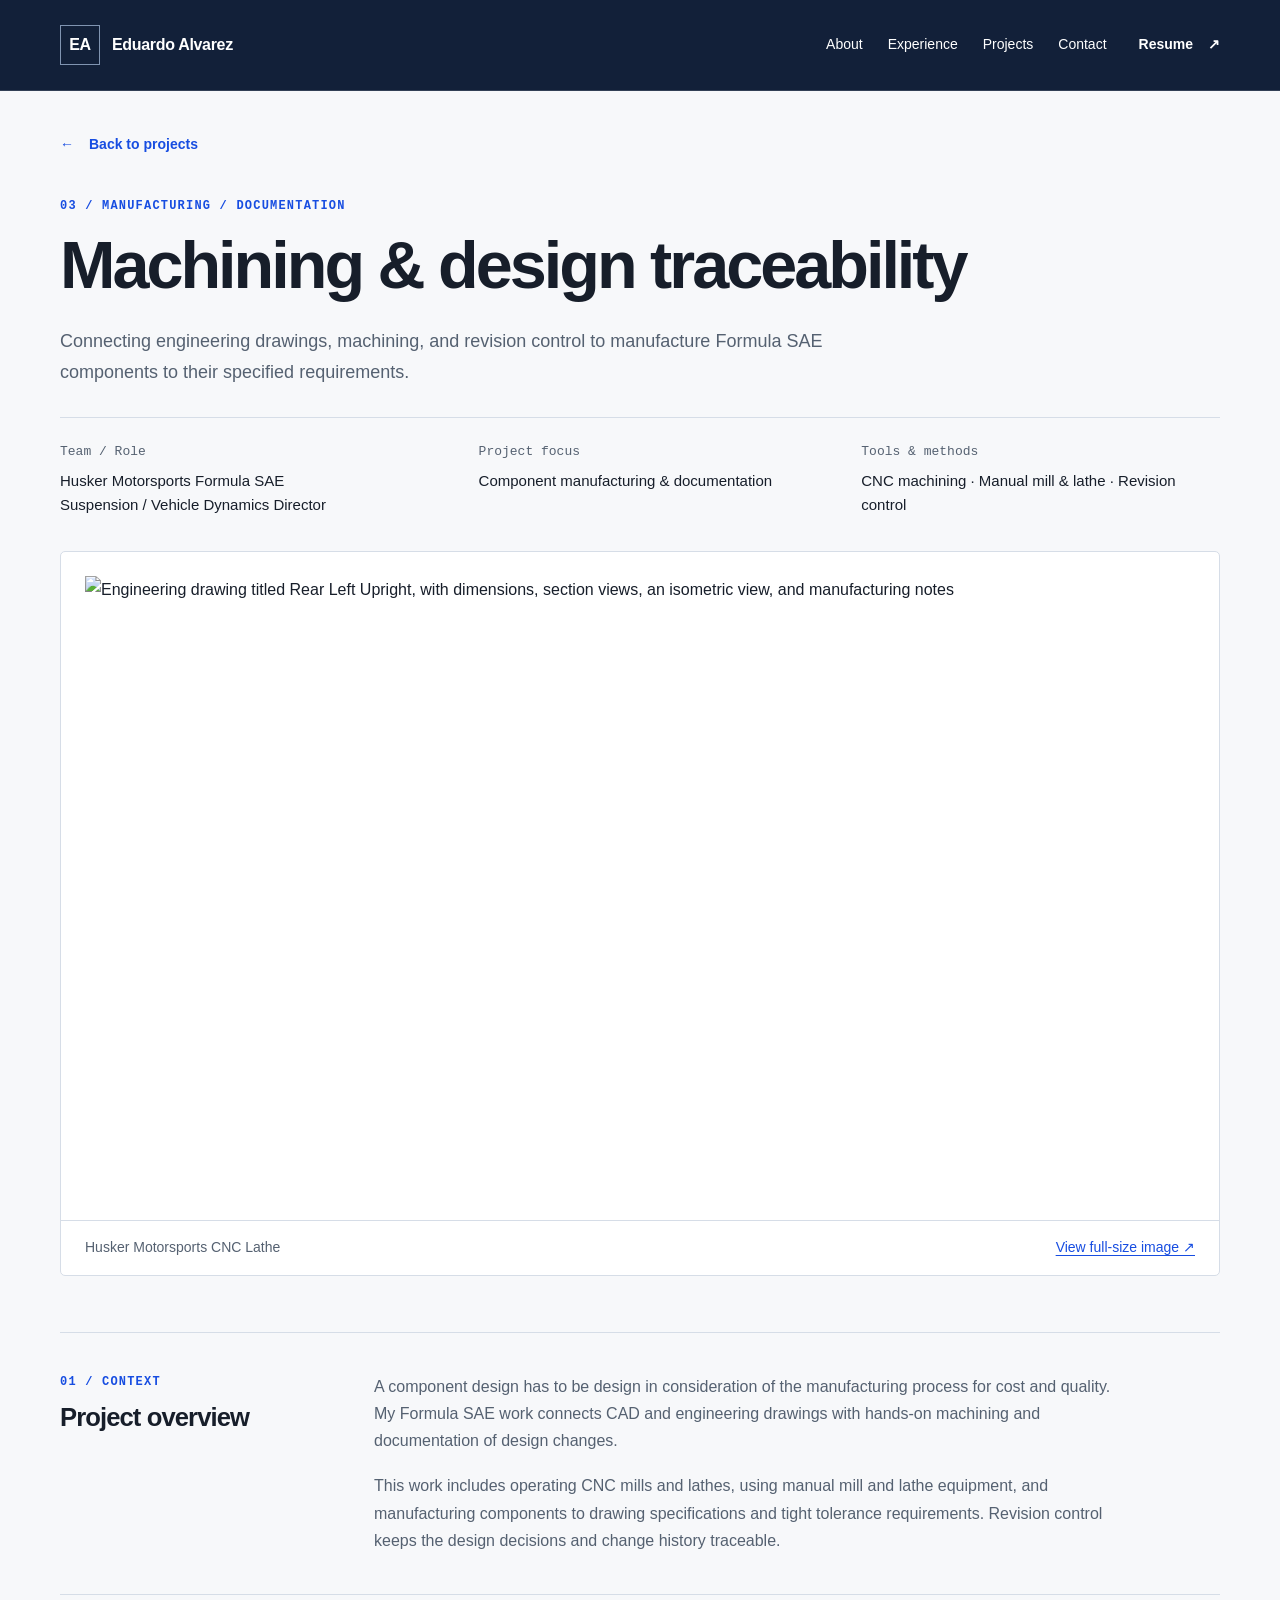
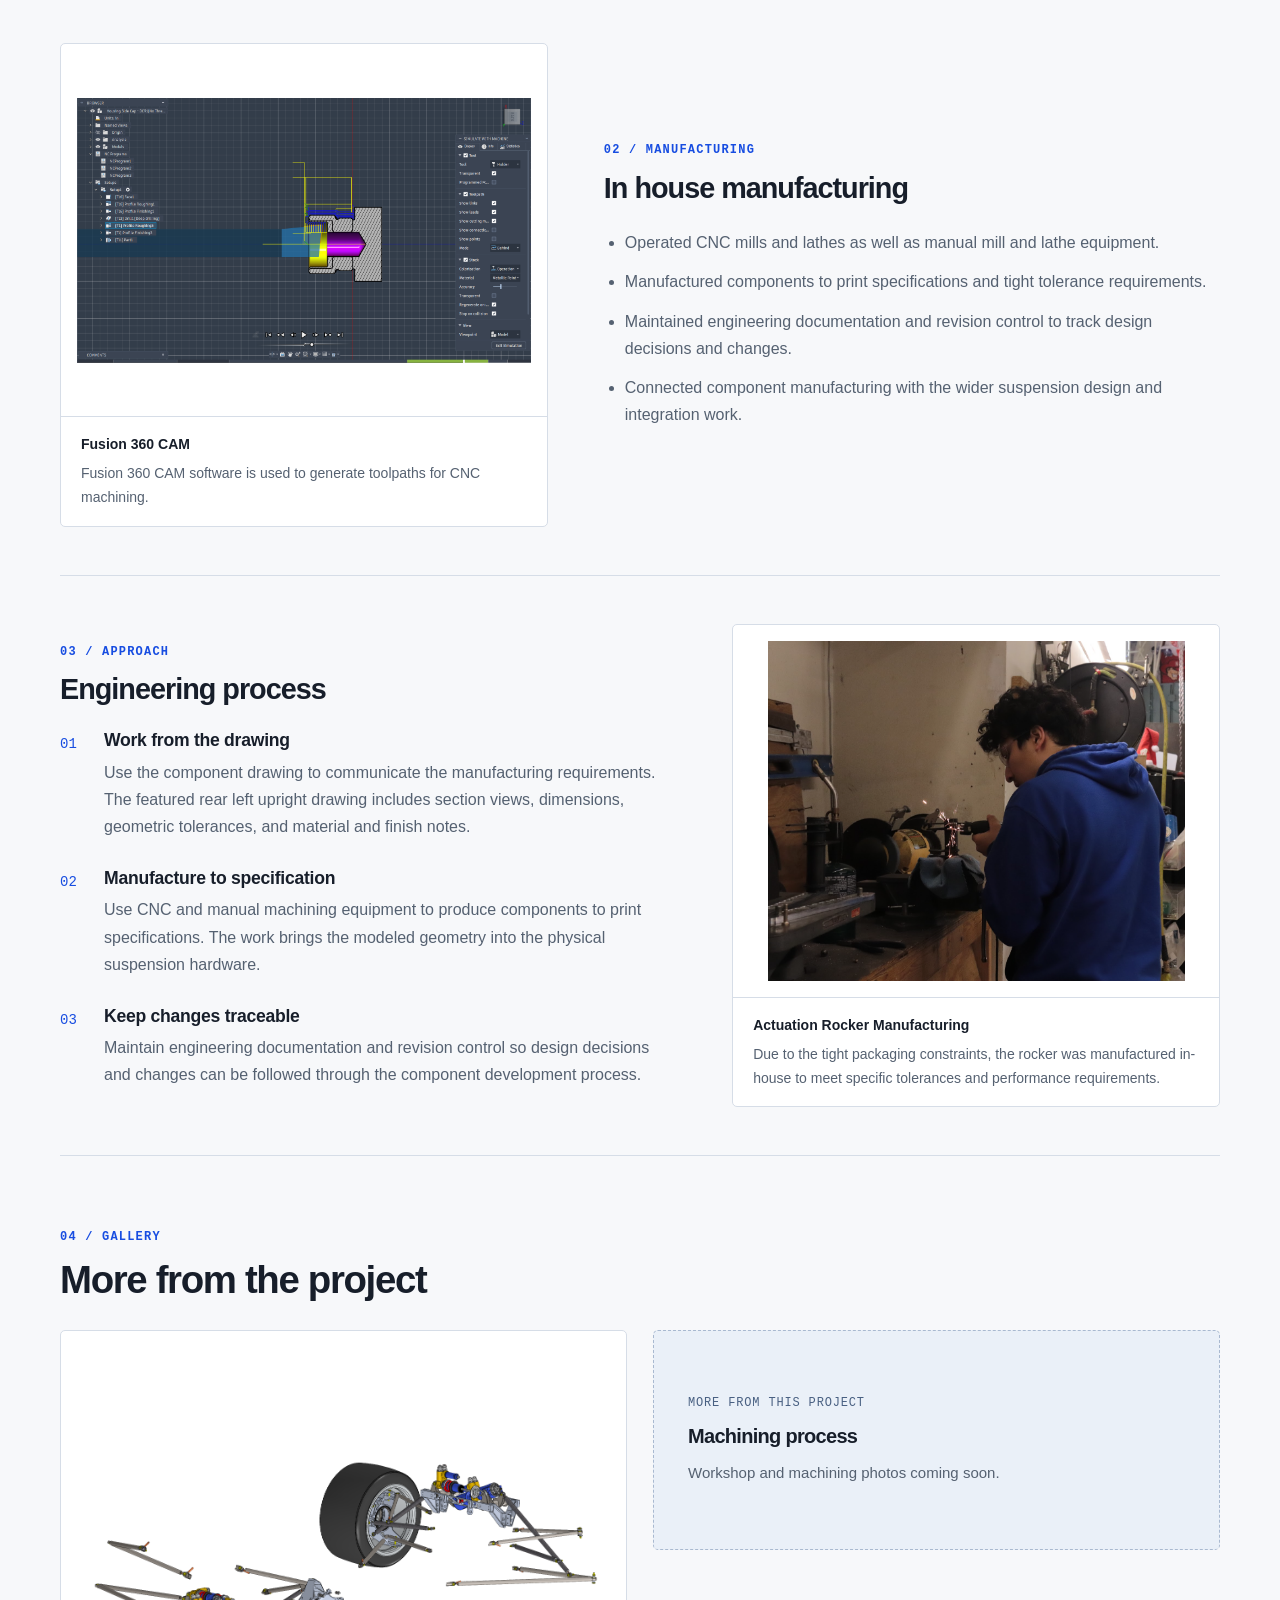
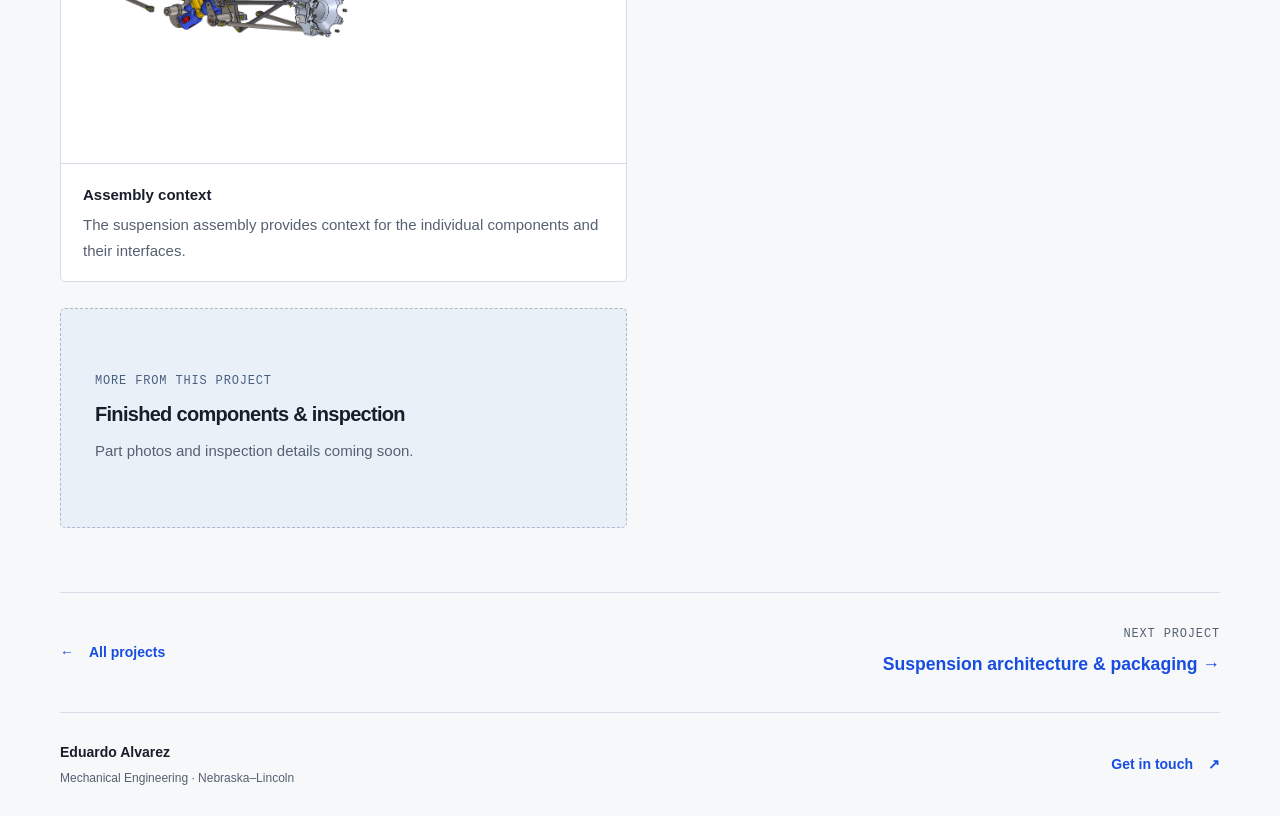
==== commit 05635e98: "Add manufacturing images and update page Add three new images (assets/images/CamPart.png, Cnc Lath.p" ====
--- a/projects/manufacturing.html
+++ b/projects/manufacturing.html
@@ -39,10 +39,10 @@
 
     <!-- MAIN PROJECT IMAGE: keep the filename capitalization exactly as saved. -->
     <figure class="case-figure container">
-      <a class="case-image-link" href="../assets/images/Hub Drawing.png" target="_blank" rel="noopener" aria-label="Open main project image in a new tab">
-        <img src="../assets/images/Hub Drawing.png" alt="Engineering drawing titled Rear Left Upright, with dimensions, section views, an isometric view, and manufacturing notes" width="1648" height="1238" fetchpriority="high">
+      <a class="case-image-link" href="../assets/images/Cnc Lath.png" target="_blank" rel="noopener" aria-label="Open main project image in a new tab">
+        <img src="../assets/images/Cnc Lath.png" alt="Engineering drawing titled Rear Left Upright, with dimensions, section views, an isometric view, and manufacturing notes" width="1648" height="1238" fetchpriority="high">
       </a>
-      <figcaption><span>Rear left upright — engineering drawing with section views, dimensions, and manufacturing notes.</span><a href="../assets/images/Hub Drawing.png" target="_blank" rel="noopener">View full-size image <span class="sr-only">(opens in a new tab)</span><span aria-hidden="true">↗</span></a></figcaption>
+      <figcaption><span>Husker Motorsports CNC Lathe</span><a href="../assets/images/Hub Drawing.png" target="_blank" rel="noopener">View full-size image <span class="sr-only">(opens in a new tab)</span><span aria-hidden="true">↗</span></a></figcaption>
     </figure>
 
     <div class="case-sections container">
@@ -50,7 +50,7 @@
       <section class="case-section" aria-labelledby="overview-title">
         <div><p class="eyebrow">01 / Context</p><h2 id="overview-title">Project overview</h2></div>
         <div class="case-prose">
-            <p>A component design has to be communicated clearly enough to manufacture. My Formula SAE work connects CAD and engineering drawings with hands-on machining and documentation of design changes.</p>
+            <p>A component design has to be design in consideration of the manufacturing process for cost and quality. My Formula SAE work connects CAD and engineering drawings with hands-on machining and documentation of design changes.</p>
             <p>This work includes operating CNC mills and lathes, using manual mill and lathe equipment, and manufacturing components to drawing specifications and tight tolerance requirements. Revision control keeps the design decisions and change history traceable.</p>
         </div>
       </section>
@@ -61,15 +61,15 @@
       <section class="case-story-row" aria-labelledby="contribution-title">
         <!-- CONTRIBUTION IMAGE: change the filename in both href and src to use a different image. -->
         <figure class="case-story-media">
-          <a href="../assets/images/Suspension Master Assembly.PNG" target="_blank" rel="noopener"
+          <a href="../assets/images/CamPart.png" target="_blank" rel="noopener"
              aria-label="Open assembly context image in a new tab">
-            <img src="../assets/images/Suspension Master Assembly.PNG"
+            <img src="../assets/images/CamPart.png"
                  alt="CAD view of the suspension system and its component interfaces" loading="lazy">
           </a>
-          <figcaption><strong>Assembly context</strong>The suspension system provides context for the manufactured components and their interfaces.</figcaption>
+          <figcaption><strong>Fusion 360 CAM</strong>Fusion 360 CAM software is used to generate toolpaths for CNC machining.</figcaption>
         </figure>
         <div class="case-story-copy">
-        <div><p class="eyebrow">02 / My role</p><h2 id="contribution-title">My contribution</h2></div>
+        <div><p class="eyebrow">02 / Manufacturing</p><h2 id="contribution-title">In house manufacturing</h2></div>
         <div class="case-prose">
           <ul>
               <li>Operated CNC mills and lathes as well as manual mill and lathe equipment.</li>
@@ -85,12 +85,12 @@
       <section class="case-story-row" aria-labelledby="process-title">
         <!-- PROCESS IMAGE: change the filename in both href and src to use a different image. -->
         <figure class="case-story-media">
-          <a href="../assets/images/Hub Drawing.png" target="_blank" rel="noopener"
+          <a href="../assets/images/ManufacuringRocker.png" target="_blank" rel="noopener"
              aria-label="Open drawing to manufacturing image in a new tab">
-            <img src="../assets/images/Hub Drawing.png"
+            <img src="../assets/images/ManufacuringRocker.png"
                  alt="Rear left upright drawing showing section views, dimensions, geometric tolerances, and notes" loading="lazy">
           </a>
-          <figcaption><strong>Drawing to manufacturing</strong>The rear left upright drawing communicates component geometry and manufacturing requirements.</figcaption>
+          <figcaption><strong>Actuation Rocker Manufacturing</strong>Due to the tight packaging constraints, the rocker was manufactured in-house to meet specific tolerances and performance requirements.</figcaption>
         </figure>
         <div class="case-story-copy">
         <div><p class="eyebrow">03 / Approach</p><h2 id="process-title">Engineering process</h2></div>
